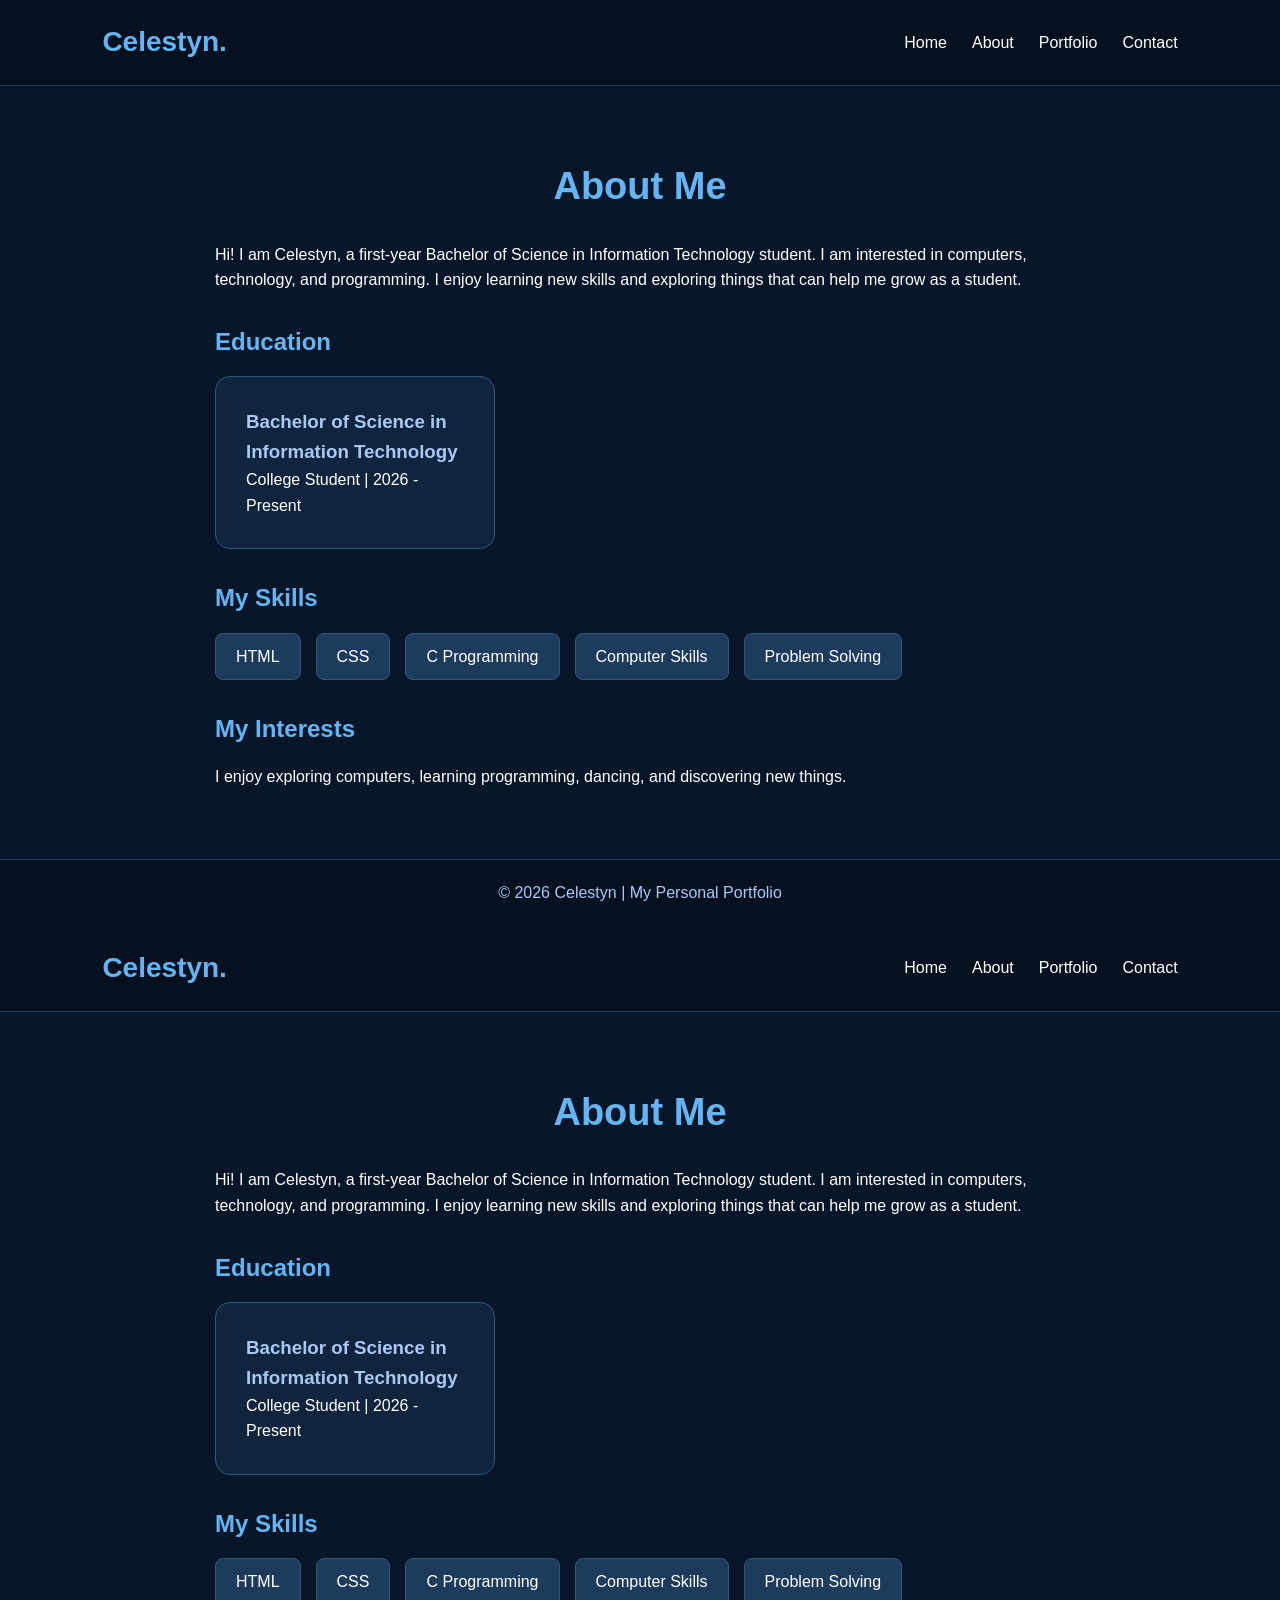
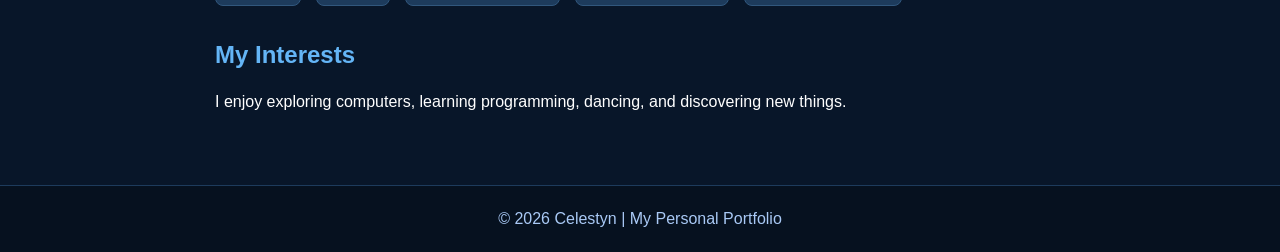
==== about.html @ 03cf2cb9 "Add files via upload" ====
<!DOCTYPE html>
<html lang="en">
<head>
    <meta charset="UTF-8">
    <meta name="viewport" content="width=device-width, initial-scale=1.0">
    <title>About | My Portfolio</title>
    <link rel="stylesheet" href="style.css">
</head>
<body>

    <header>
        <nav>
            <h2 class="logo">Celestyn.</h2>
            <ul>
                <li><a href="index.html">Home</a></li>
                <li><a href="about.html">About</a></li>
                <li><a href="portfolio.html">Portfolio</a></li>
                <li><a href="contact.html">Contact</a></li>
            </ul>
        </nav>
    </header>

    <section class="page-section">
        <h1 class="section-title">About Me</h1>

        <div class="about-box">
            <p>
                Hi! I am Celestyn, a first-year Bachelor of Science
                in Information Technology student. I am interested in
                computers, technology, and programming.
                I enjoy learning new skills and exploring things
                that can help me grow as a student.
            </p>

            <h2>Education</h2>
            <div class="card">
                <h3>Bachelor of Science in Information Technology</h3>
                <p>College Student | 2026 - Present</p>
            </div>

            <h2>My Skills</h2>
            <div class="skills">
                <span>HTML</span>
                <span>CSS</span>
                <span>C Programming</span>
                <span>Computer Skills</span>
                <span>Problem Solving</span>
            </div>

            <h2>My Interests</h2>
            <p>
                I enjoy exploring computers, learning programming,
                dancing, and discovering new things.
            </p>
        </div>
    </section>

    <footer>
        <p>&copy; 2026 Celestyn | My Personal Portfolio</p>
    </footer>

</body>
</html>

<!DOCTYPE html>
<html lang="en">
<head>
    <meta charset="UTF-8">
    <meta name="viewport" content="width=device-width, initial-scale=1.0">
    <title>About | My Portfolio</title>
    <link rel="stylesheet" href="style.css">
</head>
<body>

    <header>
        <nav>
            <h2 class="logo">Celestyn.</h2>
            <ul>
                <li><a href="index.html">Home</a></li>
                <li><a href="about.html">About</a></li>
                <li><a href="portfolio.html">Portfolio</a></li>
                <li><a href="contact.html">Contact</a></li>
            </ul>
        </nav>
    </header>

    <section class="page-section">
        <h1 class="section-title">About Me</h1>

        <div class="about-box">
            <p>
                Hi! I am Celestyn, a first-year Bachelor of Science
                in Information Technology student. I am interested in
                computers, technology, and programming.
                I enjoy learning new skills and exploring things
                that can help me grow as a student.
            </p>

            <h2>Education</h2>
            <div class="card">
                <h3>Bachelor of Science in Information Technology</h3>
                <p>College Student | 2026 - Present</p>
            </div>

            <h2>My Skills</h2>
            <div class="skills">
                <span>HTML</span>
                <span>CSS</span>
                <span>C Programming</span>
                <span>Computer Skills</span>
                <span>Problem Solving</span>
            </div>

            <h2>My Interests</h2>
            <p>
                I enjoy exploring computers, learning programming,
                dancing, and discovering new things.
            </p>
        </div>
    </section>

    <footer>
        <p>&copy; 2026 Celestyn | My Personal Portfolio</p>
    </footer>

</body>
</html>
---- style.css ----
/* GENERAL */
* {
    margin: 0;
    padding: 0;
    box-sizing: border-box;
    font-family: Arial, sans-serif;
}

body {
    background-color: #081629;
    color: #FFFFFF;
    line-height: 1.6;
}

/* NAVIGATION */
header {
    background-color: #06111F;
    padding: 20px 8%;
    border-bottom: 1px solid #1D3B5C;
}

nav {
    display: flex;
    justify-content: space-between;
    align-items: center;
}

.logo {
    color: #64B5F6;
    font-size: 28px;
}

nav ul {
    display: flex;
    list-style: none;
    gap: 25px;
}

nav a {
    text-decoration: none;
    color: white;
    transition: 0.3s;
}

nav a:hover {
    color: #64B5F6;
}

/* HOME */
.home {
    min-height: 85vh;
    display: flex;
    align-items: center;
    justify-content: space-between;
    padding: 60px 8%;
    gap: 40px;
}

.home-content {
    max-width: 600px;
}

.welcome {
    color: #64B5F6;
    letter-spacing: 3px;
    margin-bottom: 15px;
}

.home-content h1 {
    font-size: 50px;
    margin-bottom: 10px;
}

.home-content h1 span {
    color: #64B5F6;
}

.home-content h2 {
    color: #A9C9F5;
    margin-bottom: 20px;
}

.home-content p {
    margin-bottom: 25px;
}

.home-image img {
    width: 350px;
    max-width: 100%;
    border-radius: 20px;
    border: 3px solid #64B5F6;
}

/* BUTTON */
.btn {
    display: inline-block;
    background-color: #64B5F6;
    color: #081629;
    padding: 12px 25px;
    border: none;
    border-radius: 8px;
    text-decoration: none;
    font-weight: bold;
    cursor: pointer;
    transition: 0.3s;
}

.btn:hover {
    background-color: white;
}

/* ABOUT AND OTHER PAGES */
.page-section {
    min-height: 85vh;
    padding: 70px 8%;
}

.section-title {
    text-align: center;
    color: #64B5F6;
    font-size: 38px;
    margin-bottom: 25px;
}

.about-box {
    max-width: 850px;
    margin: auto;
}

.about-box h2 {
    color: #64B5F6;
    margin-top: 30px;
    margin-bottom: 15px;
}

.about-box h3 {
    color: #A9C9F5;
}

.intro {
    text-align: center;
    margin-bottom: 35px;
}

/* SKILLS */
.skills {
    display: flex;
    flex-wrap: wrap;
    gap: 15px;
    margin-top: 15px;
}

.skills span {
    background-color: #1D3B5C;
    padding: 10px 20px;
    border-radius: 8px;
    border: 1px solid #31577D;
}

/* PORTFOLIO */
.portfolio-container {
    display: flex;
    flex-wrap: wrap;
    justify-content: center;
    gap: 25px;
}

.card {
    background-color: #10243D;
    padding: 30px;
    width: 280px;
    border-radius: 15px;
    border: 1px solid #31577D;
    transition: 0.3s;
}

.card h2 {
    color: #64B5F6;
    margin-bottom: 15px;
}

.card:hover {
    transform: translateY(-5px);
    background-color: #1D3B5C;
}

/* CONTACT */
.contact-box {
    max-width: 600px;
    margin: auto;
    background-color: #10243D;
    padding: 30px;
    border-radius: 15px;
    border: 1px solid #31577D;
}

form {
    display: flex;
    flex-direction: column;
    gap: 15px;
}

form label {
    color: #A9C9F5;
}

input, textarea {
    padding: 15px;
    border: 1px solid #31577D;
    border-radius: 8px;
    background-color: #081629;
    color: white;
    outline: none;
}

input:focus, textarea:focus {
    border-color: #64B5F6;
}

input::placeholder, textarea::placeholder {
    color: #A9C9F5;
}

.contact-info {
    margin-top: 25px;
    text-align: center;
}

/* FOOTER */
footer {
    background-color: #06111F;
    text-align: center;
    padding: 20px;
    color: #A9C9F5;
    border-top: 1px solid #1D3B5C;
}

/* RESPONSIVE DESIGN */
@media (max-width: 768px) {

    nav {
        flex-direction: column;
        gap: 15px;
    }

    nav ul {
        flex-wrap: wrap;
        justify-content: center;
    }

    .home {
        flex-direction: column;
        text-align: center;
    }

    .home-content h1 {
        font-size: 35px;
    }

    .home-image img {
        width: 280px;
    }

    .portfolio-container {
        flex-direction: column;
        align-items: center;
    }

    .skills {
        justify-content: center;
    }
}
---- style.css ----
/* GENERAL */
* {
    margin: 0;
    padding: 0;
    box-sizing: border-box;
    font-family: Arial, sans-serif;
}

body {
    background-color: #081629;
    color: #FFFFFF;
    line-height: 1.6;
}

/* NAVIGATION */
header {
    background-color: #06111F;
    padding: 20px 8%;
    border-bottom: 1px solid #1D3B5C;
}

nav {
    display: flex;
    justify-content: space-between;
    align-items: center;
}

.logo {
    color: #64B5F6;
    font-size: 28px;
}

nav ul {
    display: flex;
    list-style: none;
    gap: 25px;
}

nav a {
    text-decoration: none;
    color: white;
    transition: 0.3s;
}

nav a:hover {
    color: #64B5F6;
}

/* HOME */
.home {
    min-height: 85vh;
    display: flex;
    align-items: center;
    justify-content: space-between;
    padding: 60px 8%;
    gap: 40px;
}

.home-content {
    max-width: 600px;
}

.welcome {
    color: #64B5F6;
    letter-spacing: 3px;
    margin-bottom: 15px;
}

.home-content h1 {
    font-size: 50px;
    margin-bottom: 10px;
}

.home-content h1 span {
    color: #64B5F6;
}

.home-content h2 {
    color: #A9C9F5;
    margin-bottom: 20px;
}

.home-content p {
    margin-bottom: 25px;
}

.home-image img {
    width: 350px;
    max-width: 100%;
    border-radius: 20px;
    border: 3px solid #64B5F6;
}

/* BUTTON */
.btn {
    display: inline-block;
    background-color: #64B5F6;
    color: #081629;
    padding: 12px 25px;
    border: none;
    border-radius: 8px;
    text-decoration: none;
    font-weight: bold;
    cursor: pointer;
    transition: 0.3s;
}

.btn:hover {
    background-color: white;
}

/* ABOUT AND OTHER PAGES */
.page-section {
    min-height: 85vh;
    padding: 70px 8%;
}

.section-title {
    text-align: center;
    color: #64B5F6;
    font-size: 38px;
    margin-bottom: 25px;
}

.about-box {
    max-width: 850px;
    margin: auto;
}

.about-box h2 {
    color: #64B5F6;
    margin-top: 30px;
    margin-bottom: 15px;
}

.about-box h3 {
    color: #A9C9F5;
}

.intro {
    text-align: center;
    margin-bottom: 35px;
}

/* SKILLS */
.skills {
    display: flex;
    flex-wrap: wrap;
    gap: 15px;
    margin-top: 15px;
}

.skills span {
    background-color: #1D3B5C;
    padding: 10px 20px;
    border-radius: 8px;
    border: 1px solid #31577D;
}

/* PORTFOLIO */
.portfolio-container {
    display: flex;
    flex-wrap: wrap;
    justify-content: center;
    gap: 25px;
}

.card {
    background-color: #10243D;
    padding: 30px;
    width: 280px;
    border-radius: 15px;
    border: 1px solid #31577D;
    transition: 0.3s;
}

.card h2 {
    color: #64B5F6;
    margin-bottom: 15px;
}

.card:hover {
    transform: translateY(-5px);
    background-color: #1D3B5C;
}

/* CONTACT */
.contact-box {
    max-width: 600px;
    margin: auto;
    background-color: #10243D;
    padding: 30px;
    border-radius: 15px;
    border: 1px solid #31577D;
}

form {
    display: flex;
    flex-direction: column;
    gap: 15px;
}

form label {
    color: #A9C9F5;
}

input, textarea {
    padding: 15px;
    border: 1px solid #31577D;
    border-radius: 8px;
    background-color: #081629;
    color: white;
    outline: none;
}

input:focus, textarea:focus {
    border-color: #64B5F6;
}

input::placeholder, textarea::placeholder {
    color: #A9C9F5;
}

.contact-info {
    margin-top: 25px;
    text-align: center;
}

/* FOOTER */
footer {
    background-color: #06111F;
    text-align: center;
    padding: 20px;
    color: #A9C9F5;
    border-top: 1px solid #1D3B5C;
}

/* RESPONSIVE DESIGN */
@media (max-width: 768px) {

    nav {
        flex-direction: column;
        gap: 15px;
    }

    nav ul {
        flex-wrap: wrap;
        justify-content: center;
    }

    .home {
        flex-direction: column;
        text-align: center;
    }

    .home-content h1 {
        font-size: 35px;
    }

    .home-image img {
        width: 280px;
    }

    .portfolio-container {
        flex-direction: column;
        align-items: center;
    }

    .skills {
        justify-content: center;
    }
}
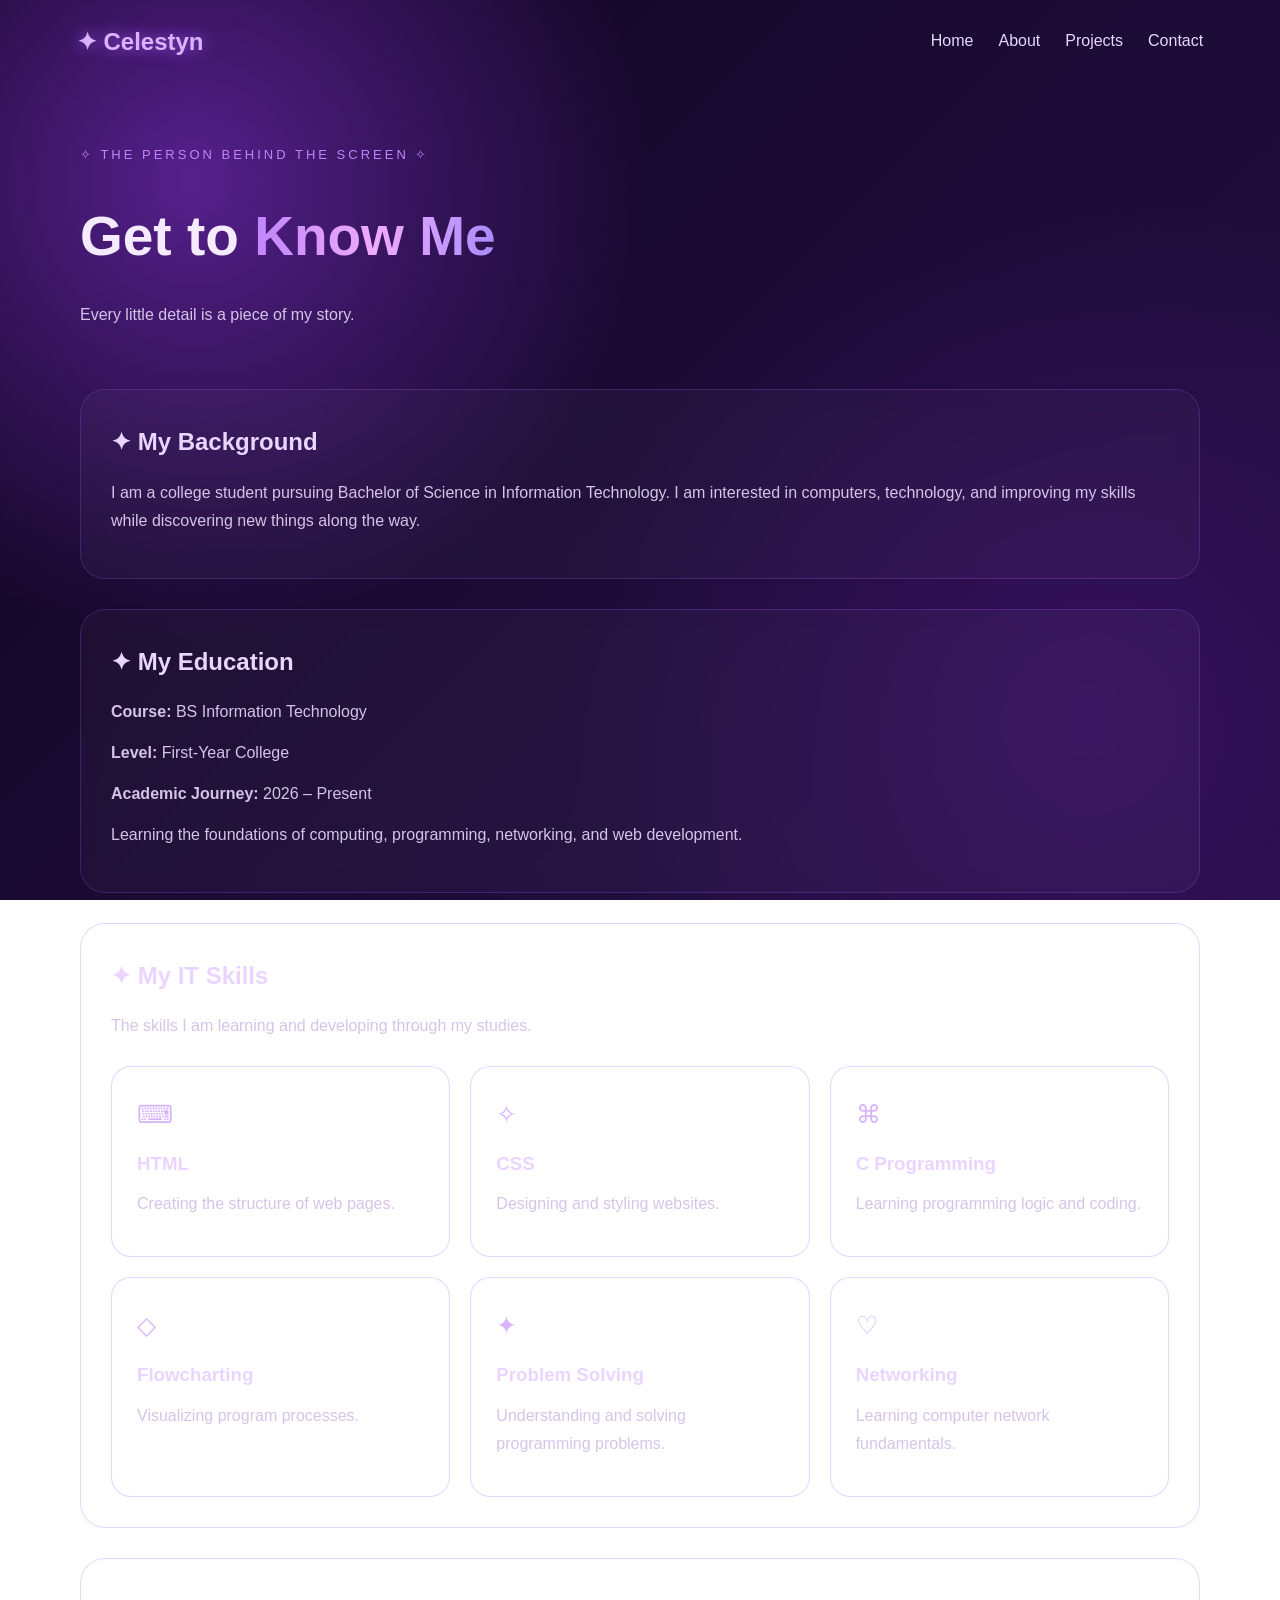
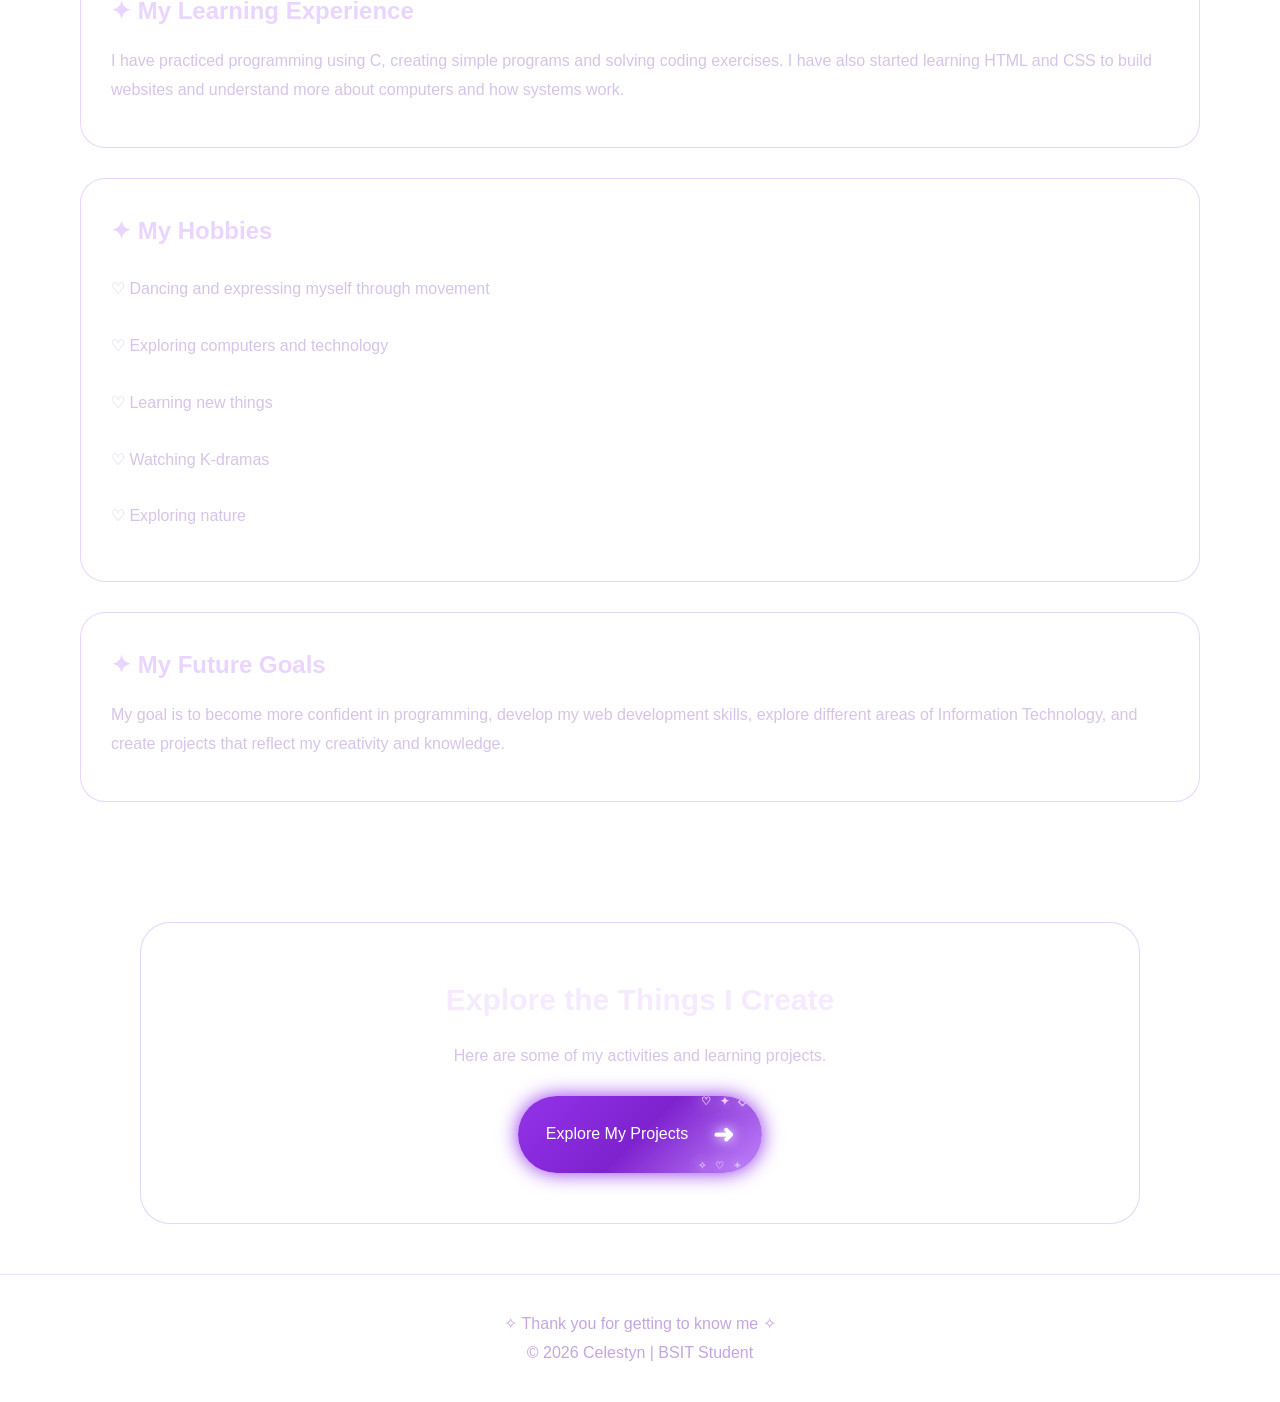
==== commit c59105fd: "Add files via upload" ====
--- a/about.html
+++ b/about.html
@@ -1,127 +1,179 @@
-<!DOCTYPE html>
-<html lang="en">
-<head>
-    <meta charset="UTF-8">
-    <meta name="viewport" content="width=device-width, initial-scale=1.0">
-    <title>About | My Portfolio</title>
-    <link rel="stylesheet" href="style.css">
-</head>
-<body>
-
-    <header>
-        <nav>
-            <h2 class="logo">Celestyn.</h2>
-            <ul>
-                <li><a href="index.html">Home</a></li>
-                <li><a href="about.html">About</a></li>
-                <li><a href="portfolio.html">Portfolio</a></li>
-                <li><a href="contact.html">Contact</a></li>
-            </ul>
-        </nav>
-    </header>
-
-    <section class="page-section">
-        <h1 class="section-title">About Me</h1>
-
-        <div class="about-box">
-            <p>
-                Hi! I am Celestyn, a first-year Bachelor of Science
-                in Information Technology student. I am interested in
-                computers, technology, and programming.
-                I enjoy learning new skills and exploring things
-                that can help me grow as a student.
-            </p>
-
-            <h2>Education</h2>
-            <div class="card">
-                <h3>Bachelor of Science in Information Technology</h3>
-                <p>College Student | 2026 - Present</p>
-            </div>
-
-            <h2>My Skills</h2>
-            <div class="skills">
-                <span>HTML</span>
-                <span>CSS</span>
-                <span>C Programming</span>
-                <span>Computer Skills</span>
-                <span>Problem Solving</span>
-            </div>
-
-            <h2>My Interests</h2>
-            <p>
-                I enjoy exploring computers, learning programming,
-                dancing, and discovering new things.
-            </p>
-        </div>
-    </section>
-
-    <footer>
-        <p>&copy; 2026 Celestyn | My Personal Portfolio</p>
-    </footer>
-
-</body>
-</html>
 
 <!DOCTYPE html>
 <html lang="en">
 <head>
     <meta charset="UTF-8">
     <meta name="viewport" content="width=device-width, initial-scale=1.0">
-    <title>About | My Portfolio</title>
+    <title>About Me | Celestyn</title>
     <link rel="stylesheet" href="style.css">
 </head>
 <body>
 
-    <header>
-        <nav>
-            <h2 class="logo">Celestyn.</h2>
-            <ul>
-                <li><a href="index.html">Home</a></li>
-                <li><a href="about.html">About</a></li>
-                <li><a href="portfolio.html">Portfolio</a></li>
-                <li><a href="contact.html">Contact</a></li>
-            </ul>
-        </nav>
-    </header>
+<header>
+    <nav class="navbar">
+        <a href="index.html" class="logo">✦ Celestyn</a>
+        <ul class="nav-links">
+            <li><a href="index.html">Home</a></li>
+            <li><a href="about.html">About</a></li>
+            <li><a href="portfolio.html">Projects</a></li>
+            <li><a href="contact.html">Contact</a></li>
+        </ul>
+    </nav>
+</header>
 
-    <section class="page-section">
-        <h1 class="section-title">About Me</h1>
+<main>
 
-        <div class="about-box">
-            <p>
-                Hi! I am Celestyn, a first-year Bachelor of Science
-                in Information Technology student. I am interested in
-                computers, technology, and programming.
-                I enjoy learning new skills and exploring things
-                that can help me grow as a student.
-            </p>
+<section class="page-header">
+    <p class="intro-label">✧ THE PERSON BEHIND THE SCREEN ✧</p>
+    <h1>Get to <span class="gradient-text">Know Me</span></h1>
+    <p>Every little detail is a piece of my story.</p>
+</section>
 
-            <h2>Education</h2>
-            <div class="card">
-                <h3>Bachelor of Science in Information Technology</h3>
-                <p>College Student | 2026 - Present</p>
+<div class="about-content">
+
+    <section class="glass-card">
+        <h2>✦ My Background</h2>
+        <p>
+            I am a college student pursuing Bachelor of Science
+            in Information Technology. I am interested in computers,
+            technology, and improving my skills while discovering
+            new things along the way.
+        </p>
+    </section>
+
+    <section class="glass-card">
+        <h2>✦ My Education</h2>
+
+        <p><strong>Course:</strong> BS Information Technology</p>
+        <p><strong>Level:</strong> First-Year College</p>
+        <p><strong>Academic Journey:</strong> 2026 – Present</p>
+
+        <p>
+            Learning the foundations of computing, programming,
+            networking, and web development.
+        </p>
+    </section>
+
+    <section class="glass-card">
+        <h2>✦ My IT Skills</h2>
+        <p>The skills I am learning and developing through my studies.</p>
+
+        <div class="skills-grid">
+
+            <div class="skill-card">
+                <span>⌨</span>
+                <h3>HTML</h3>
+                <p>Creating the structure of web pages.</p>
             </div>
 
-            <h2>My Skills</h2>
-            <div class="skills">
-                <span>HTML</span>
-                <span>CSS</span>
-                <span>C Programming</span>
-                <span>Computer Skills</span>
-                <span>Problem Solving</span>
+            <div class="skill-card">
+                <span>✧</span>
+                <h3>CSS</h3>
+                <p>Designing and styling websites.</p>
             </div>
 
-            <h2>My Interests</h2>
-            <p>
-                I enjoy exploring computers, learning programming,
-                dancing, and discovering new things.
-            </p>
+            <div class="skill-card">
+                <span>⌘</span>
+                <h3>C Programming</h3>
+                <p>Learning programming logic and coding.</p>
+            </div>
+
+            <div class="skill-card">
+                <span>◇</span>
+                <h3>Flowcharting</h3>
+                <p>Visualizing program processes.</p>
+            </div>
+
+            <div class="skill-card">
+                <span>✦</span>
+                <h3>Problem Solving</h3>
+                <p>Understanding and solving programming problems.</p>
+            </div>
+
+            <div class="skill-card">
+                <span>♡</span>
+                <h3>Networking</h3>
+                <p>Learning computer network fundamentals.</p>
+            </div>
+
         </div>
     </section>
 
-    <footer>
-        <p>&copy; 2026 Celestyn | My Personal Portfolio</p>
-    </footer>
+    <section class="glass-card">
+        <h2>✦ My Learning Experience</h2>
+
+        <p>
+            I have practiced programming using C, creating simple
+            programs and solving coding exercises. I have also started
+            learning HTML and CSS to build websites and understand
+            more about computers and how systems work.
+        </p>
+    </section>
+
+    <section class="glass-card">
+        <h2>✦ My Hobbies</h2>
+
+        <div class="hobby-list">
+            <p>♡ Dancing and expressing myself through movement</p>
+            <p>♡ Exploring computers and technology</p>
+            <p>♡ Learning new things</p>
+            <p>♡ Watching K-dramas</p>
+            <p>♡ Exploring nature</p>
+        </div>
+    </section>
+
+    <section class="glass-card">
+        <h2>✦ My Future Goals</h2>
+
+        <p>
+            My goal is to become more confident in programming,
+            develop my web development skills, explore different
+            areas of Information Technology, and create projects
+            that reflect my creativity and knowledge.
+        </p>
+    </section>
+
+</div>
+
+<section class="home-cta">
+    <h2>Explore the Things I Create</h2>
+    <p>Here are some of my activities and learning projects.</p>
+
+    <a href="portfolio.html" class="magic-button">
+        Explore My Projects
+        <span class="magic-arrow">➜</span>
+    </a>
+</section>
+
+</main>
+
+<footer>
+    <p>✧ Thank you for getting to know me ✧</p>
+    <p>© 2026 Celestyn | BSIT Student</p>
+</footer>
+
+<script>
+document.addEventListener("mousemove", function(e) {
+    const symbols = ["♡", "◇", "✦", "✧", "⋆", "✺", "✨"];
+
+    const trail = document.createElement("span");
+    trail.className = "magic-trail";
+
+    trail.innerHTML = symbols[Math.floor(Math.random() * symbols.length)];
+
+    trail.style.left = e.clientX + "px";
+    trail.style.top = e.clientY + "px";
+
+    document.body.appendChild(trail);
+
+    setTimeout(() => {
+        trail.remove();
+    }, 1000);
+});
+</script>
+</body>
+</html>
+
 
 </body>
-</html>+</html>
--- a/style.css
+++ b/style.css
@@ -1,272 +1,859 @@
-/* GENERAL */
+
+/* ===== CELESTYN'S MAGICAL PORTFOLIO ===== */
+
 * {
     margin: 0;
     padding: 0;
     box-sizing: border-box;
+}
+
+html {
+    scroll-behavior: smooth;
+}
+
+body {
     font-family: Arial, sans-serif;
-}
-
-body {
-    background-color: #081629;
-    color: #FFFFFF;
-    line-height: 1.6;
-}
-
-/* NAVIGATION */
+    color: #f5eaff;
+    line-height: 1.8;
+    overflow-x: hidden;
+    background:
+        radial-gradient(circle at 15% 20%, #55208c 0%, transparent 35%),
+        radial-gradient(circle at 85% 80%, #35105c 0%, transparent 40%),
+        linear-gradient(135deg, #10051f, #1b0b35, #241044);
+    background-attachment: fixed;
+}
+
+a {
+    color: inherit;
+    text-decoration: none;
+}
+
+ul {
+    list-style: none;
+}
+
+/* ===== NAVIGATION ===== */
+
 header {
-    background-color: #06111F;
-    padding: 20px 8%;
-    border-bottom: 1px solid #1D3B5C;
-}
-
-nav {
-    display: flex;
-    justify-content: space-between;
-    align-items: center;
-}
-
-.logo {
-    color: #64B5F6;
-    font-size: 28px;
-}
-
-nav ul {
-    display: flex;
-    list-style: none;
-    gap: 25px;
-}
-
-nav a {
-    text-decoration: none;
-    color: white;
-    transition: 0.3s;
-}
-
-nav a:hover {
-    color: #64B5F6;
-}
-
-/* HOME */
-.home {
-    min-height: 85vh;
+    padding: 20px 6%;
+}
+
+.navbar {
+    max-width: 1200px;
+    margin: auto;
     display: flex;
     align-items: center;
     justify-content: space-between;
-    padding: 60px 8%;
+    gap: 25px;
+}
+
+.logo {
+    font-size: 24px;
+    font-weight: bold;
+    color: #d8b4fe;
+    text-shadow: 0 0 15px #a855f7;
+}
+
+.nav-links {
+    display: flex;
+    flex-wrap: wrap;
+    gap: 25px;
+}
+
+.nav-links a {
+    color: #e9d5ff;
+    transition: .3s;
+}
+
+.nav-links a:hover {
+    color: #c084fc;
+    text-shadow: 0 0 15px #c084fc;
+}
+
+/* ===== HERO ===== */
+
+.hero {
+    max-width: 1200px;
+    margin: auto;
+    padding: 80px 40px;
+    display: flex;
+    align-items: center;
+    justify-content: space-between;
+    gap: 50px;
+}
+
+.hero-content {
+    flex: 1;
+    min-width: 0;
+}
+
+.intro-label {
+    color: #c084fc;
+    letter-spacing: 3px;
+    font-size: 13px;
+    margin-bottom: 20px;
+}
+
+.hero h1 {
+    font-size: clamp(45px, 6vw, 80px);
+    line-height: 1.2;
+    margin-bottom: 20px;
+}
+
+.gradient-text {
+    background: linear-gradient(90deg, #c084fc, #f0abfc, #a78bfa);
+    -webkit-background-clip: text;
+    background-clip: text;
+    color: transparent;
+}
+
+.hero h2 {
+    font-size: 25px;
+    color: #d8b4fe;
+    margin-bottom: 20px;
+}
+
+.hero-description {
+    max-width: 600px;
+    color: #d6c4e8;
+    margin-bottom: 30px;
+}
+
+.hero-buttons {
+    display: flex;
+    flex-direction: column;
+    align-items: flex-start;
+    gap: 20px;
+    margin: 30px 0;
+}
+
+.motto {
+    color: #c4a6e0;
+    font-style: italic;
+    margin-top: 20px;
+}
+
+/* ===== MAGICAL BUTTONS ===== */
+
+.magic-button {
+    position: relative;
+    display: inline-flex;
+    justify-content: center;
+    align-items: center;
+    gap: 25px;
+    padding: 16px 28px;
+    border-radius: 50px;
+    color: white;
+    background: linear-gradient(135deg, #9333ea, #7e22ce, #c084fc);
+    box-shadow: 0 0 20px #9333ea;
+    overflow: hidden;
+    transition: .4s;
+}
+
+.magic-button:hover {
+    transform: translateY(-5px);
+    box-shadow: 0 0 35px #c084fc;
+}
+
+.magic-button::before,
+.send-button::before {
+    content: "";
+    position: absolute;
+    top: 0;
+    left: -100%;
+    width: 60%;
+    height: 100%;
+    background: linear-gradient(90deg, transparent, #ffffff70, transparent);
+    animation: shimmer 3s infinite;
+}
+
+@keyframes shimmer {
+    to {
+        left: 150%;
+    }
+}
+
+.outline-button {
+    display: inline-flex;
+    align-items: center;
+    justify-content: center;
+    gap: 12px;
+    padding: 13px 25px;
+    border: 1px solid #b388e9;
+    border-radius: 50px;
+    color: #e9d5ff;
+    transition: .3s;
+}
+
+.outline-button:hover {
+    background: #9333ea40;
+    box-shadow: 0 0 20px #a855f7;
+}
+
+/* ===== HEART, DIAMOND AND SPRINKLE ARROW ===== */
+
+.magic-arrow {
+    display: inline-block;
+    position: relative;
+    font-size: 25px;
+    font-weight: bold;
+    color: white;
+    text-shadow: 0 0 12px #fff, 0 0 25px #c084fc;
+    animation: arrowMove 1s infinite ease-in-out;
+}
+
+.magic-arrow::before {
+    content: "♡  ✦  ◇";
+    position: absolute;
+    top: -20px;
+    right: -15px;
+    font-size: 11px;
+    letter-spacing: 3px;
+    white-space: nowrap;
+    color: #f5d0fe;
+    animation: sparkle 1.5s infinite alternate;
+}
+
+.magic-arrow::after {
+    content: "✧  ♡  ✦";
+    position: absolute;
+    bottom: -18px;
+    left: -15px;
+    font-size: 10px;
+    letter-spacing: 3px;
+    white-space: nowrap;
+    color: #d8b4fe;
+    animation: sparkle 2s infinite alternate-reverse;
+}
+
+@keyframes arrowMove {
+    50% {
+        transform: translateX(8px);
+    }
+}
+
+@keyframes sparkle {
+    from {
+        opacity: .4;
+        transform: translateY(3px);
+    }
+    to {
+        opacity: 1;
+        transform: translateY(-3px);
+        text-shadow: 0 0 15px #e9d5ff;
+    }
+}
+
+/* ===== PROFILE IMAGE ===== */
+
+.hero-image {
+    flex: 0 0 380px;
+    width: 380px;
+    height: 380px;
+    position: relative;
+    display: flex;
+    justify-content: center;
+    align-items: center;
+}
+
+.portrait-frame {
+    position: relative;
+    z-index: 2;
+    width: 250px;
+    height: 250px;
+    padding: 6px;
+    border-radius: 50%;
+    overflow: hidden;
+    background: linear-gradient(135deg, #e9d5ff, #9333ea, #c084fc);
+    box-shadow: 0 0 25px #a855f7, 0 0 50px #7e22ce;
+    animation: portraitGlow 3s infinite alternate;
+}
+
+.portrait-frame img {
+    width: 100%;
+    height: 100%;
+    display: block;
+    object-fit: cover;
+    object-position: center;
+    border-radius: 50%;
+}
+
+@keyframes portraitGlow {
+    to {
+        box-shadow: 0 0 40px #d8b4fe, 0 0 60px #9333ea;
+    }
+}
+
+/* ===== ORBITS ===== */
+
+.orbit {
+    position: absolute;
+    border: 1px solid #c084fc50;
+    border-radius: 50%;
+    animation: orbitGlow 4s infinite alternate;
+}
+
+.orbit-one {
+    width: 310px;
+    height: 310px;
+}
+
+.orbit-two {
+    width: 350px;
+    height: 350px;
+    transform: rotate(35deg);
+}
+
+@keyframes orbitGlow {
+    to {
+        border-color: #e9d5ff90;
+        box-shadow: 0 0 15px #a855f740;
+    }
+}
+
+/* ===== FLOATING STARS ===== */
+
+.floating-star {
+    position: absolute;
+    z-index: 3;
+    color: #e9d5ff;
+    text-shadow: 0 0 15px #c084fc;
+    animation: float 3s infinite ease-in-out;
+}
+
+.star-one {
+    top: 25px;
+    left: 55px;
+    font-size: 25px;
+}
+
+.star-two {
+    top: 65px;
+    right: 30px;
+    font-size: 22px;
+}
+
+.star-three {
+    bottom: 45px;
+    left: 35px;
+    font-size: 25px;
+}
+
+.star-four {
+    bottom: 20px;
+    right: 65px;
+    font-size: 30px;
+}
+
+.star-five {
+    top: 5px;
+    right: 80px;
+    font-size: 15px;
+}
+
+@keyframes float {
+    50% {
+        transform: translateY(-12px);
+        opacity: 1;
+    }
+}
+
+/* ===== HOME CARDS ===== */
+
+.welcome-section {
+    max-width: 1200px;
+    margin: auto;
+    padding: 70px 40px;
+    text-align: center;
+}
+
+.welcome-section h2 {
+    font-size: 35px;
+    margin-bottom: 20px;
+}
+
+.welcome-section > p {
+    max-width: 750px;
+    margin: 0 auto 40px;
+    color: #d6c4e8;
+}
+
+.welcome-cards {
+    display: grid;
+    grid-template-columns: repeat(3, 1fr);
+    gap: 25px;
+}
+
+.welcome-card {
+    padding: 30px;
+    border: 1px solid #a855f740;
+    border-radius: 25px;
+    background: #ffffff08;
+    backdrop-filter: blur(10px);
+    transition: .4s;
+}
+
+.welcome-card:hover {
+    transform: translateY(-8px);
+    border-color: #c084fc;
+    box-shadow: 0 0 25px #9333ea40;
+}
+
+.card-icon {
+    font-size: 35px;
+    color: #d8b4fe;
+}
+
+.welcome-card h3 {
+    margin: 15px 0;
+    color: #e9d5ff;
+}
+
+.welcome-card p {
+    color: #d6c4e8;
+}
+
+/* ===== CTA ===== */
+
+.home-cta {
+    max-width: 1000px;
+    margin: 50px auto;
+    padding: 50px 30px;
+    text-align: center;
+    border: 1px solid #a855f740;
+    border-radius: 30px;
+    background: #ffffff08;
+}
+
+.home-cta h2 {
+    font-size: 30px;
+    margin-bottom: 15px;
+}
+
+.home-cta p {
+    color: #d6c4e8;
+    margin-bottom: 25px;
+}
+
+/* ===== PAGE HEADERS ===== */
+
+.page-header {
+    max-width: 1200px;
+    margin: auto;
+    padding: 60px 40px 30px;
+}
+
+.page-header h1 {
+    font-size: clamp(35px, 5vw, 55px);
+    margin: 15px 0;
+}
+
+.page-header > p:not(.intro-label) {
+    color: #d6c4e8;
+}
+
+/* ===== GLASS CARDS ===== */
+
+.glass-card {
+    padding: 30px;
+    border: 1px solid #a855f740;
+    border-radius: 25px;
+    background: #ffffff08;
+    backdrop-filter: blur(10px);
+}
+
+.glass-card:hover {
+    border-color: #c084fc60;
+    box-shadow: 0 0 20px #9333ea20;
+}
+
+.glass-card h2 {
+    color: #e9d5ff;
+    margin-bottom: 15px;
+}
+
+.glass-card p {
+    color: #d6c4e8;
+    margin-bottom: 12px;
+}
+
+/* ===== ABOUT PAGE ===== */
+
+.about-content {
+    max-width: 1200px;
+    margin: auto;
+    padding: 30px 40px 70px;
+    display: flex;
+    flex-direction: column;
+    gap: 30px;
+}
+
+.skills-grid {
+    display: grid;
+    grid-template-columns: repeat(3, 1fr);
+    gap: 20px;
+    margin-top: 25px;
+}
+
+.skill-card {
+    padding: 25px;
+    border: 1px solid #a855f740;
+    border-radius: 20px;
+    background: #ffffff08;
+    transition: .3s;
+}
+
+.skill-card:hover {
+    transform: translateY(-5px);
+    box-shadow: 0 0 20px #9333ea40;
+}
+
+.skill-card span {
+    font-size: 25px;
+    color: #d8b4fe;
+}
+
+.skill-card h3 {
+    color: #e9d5ff;
+    margin: 10px 0;
+}
+
+.skill-card p {
+    color: #d6c4e8;
+}
+
+.hobby-list p {
+    padding: 8px 0;
+}
+
+/* ===== PROJECT PAGE ===== */
+
+.projects-container {
+    max-width: 1200px;
+    margin: auto;
+    padding: 30px 40px 70px;
+}
+
+.project-card {
+    padding: 30px;
+    margin-bottom: 35px;
+    border: 1px solid #a855f740;
+    border-radius: 25px;
+    background: #ffffff08;
+    transition: .4s;
+}
+
+.project-card:hover {
+    transform: translateY(-5px);
+    border-color: #c084fc;
+    box-shadow: 0 0 25px #9333ea40;
+}
+
+.project-art {
+    min-height: 160px;
+    display: flex;
+    justify-content: center;
+    align-items: center;
+    margin-bottom: 25px;
+    border-radius: 20px;
+    background: linear-gradient(135deg, #4c1d95, #7e22ce, #a855f7);
+    font-size: 45px;
+    text-shadow: 0 0 20px white;
+}
+
+.project-category {
+    color: #c084fc;
+    letter-spacing: 2px;
+    font-size: 13px;
+}
+
+.project-card h2 {
+    color: #e9d5ff;
+    margin: 10px 0;
+}
+
+.project-card p:not(.project-category) {
+    color: #d6c4e8;
+}
+
+.project-tags {
+    display: flex;
+    flex-wrap: wrap;
+    gap: 12px;
+    margin: 20px 0;
+}
+
+.project-tags span {
+    padding: 8px 16px;
+    border-radius: 50px;
+    background: #9333ea40;
+    border: 1px solid #a855f740;
+    color: #e9d5ff;
+}
+
+.project-number {
+    color: #c084fc;
+}
+
+/* ===== CONTACT PAGE ===== */
+
+.contact-content {
+    max-width: 1200px;
+    margin: auto;
+    padding: 40px;
+    display: grid;
+    grid-template-columns: 1fr 1fr;
     gap: 40px;
-}
-
-.home-content {
-    max-width: 600px;
-}
-
-.welcome {
-    color: #64B5F6;
-    letter-spacing: 3px;
+    align-items: start;
+}
+
+.contact-info,
+.contact-form-container {
+    padding: 30px;
+}
+
+.contact-info h2,
+.contact-form-container h2 {
+    color: #e9d5ff;
     margin-bottom: 15px;
 }
 
-.home-content h1 {
-    font-size: 50px;
-    margin-bottom: 10px;
-}
-
-.home-content h1 span {
-    color: #64B5F6;
-}
-
-.home-content h2 {
-    color: #A9C9F5;
-    margin-bottom: 20px;
-}
-
-.home-content p {
+.contact-info > p,
+.contact-form-container > p {
+    color: #d6c4e8;
     margin-bottom: 25px;
 }
 
-.home-image img {
-    width: 350px;
-    max-width: 100%;
-    border-radius: 20px;
-    border: 3px solid #64B5F6;
-}
-
-/* BUTTON */
-.btn {
-    display: inline-block;
-    background-color: #64B5F6;
-    color: #081629;
-    padding: 12px 25px;
-    border: none;
-    border-radius: 8px;
-    text-decoration: none;
+.info-item {
+    display: flex;
+    gap: 15px;
+    margin-top: 30px;
+    align-items: flex-start;
+}
+
+.info-symbol {
+    color: #d8b4fe;
+    font-size: 25px;
+}
+
+.info-item h3 {
+    color: #e9d5ff;
+    margin-bottom: 5px;
+}
+
+.info-item p {
+    color: #d6c4e8;
+}
+
+/* ===== FORM ===== */
+
+.contact-form {
+    display: flex;
+    flex-direction: column;
+    gap: 22px;
+    width: 100%;
+    margin-top: 25px;
+}
+
+.form-group {
+    display: flex;
+    flex-direction: column;
+    gap: 10px;
+    width: 100%;
+}
+
+.form-group label {
+    color: #f5eaff;
     font-weight: bold;
-    cursor: pointer;
-    transition: 0.3s;
-}
-
-.btn:hover {
-    background-color: white;
-}
-
-/* ABOUT AND OTHER PAGES */
-.page-section {
-    min-height: 85vh;
-    padding: 70px 8%;
-}
-
-.section-title {
-    text-align: center;
-    color: #64B5F6;
-    font-size: 38px;
-    margin-bottom: 25px;
-}
-
-.about-box {
-    max-width: 850px;
-    margin: auto;
-}
-
-.about-box h2 {
-    color: #64B5F6;
-    margin-top: 30px;
-    margin-bottom: 15px;
-}
-
-.about-box h3 {
-    color: #A9C9F5;
-}
-
-.intro {
-    text-align: center;
-    margin-bottom: 35px;
-}
-
-/* SKILLS */
-.skills {
-    display: flex;
-    flex-wrap: wrap;
-    gap: 15px;
-    margin-top: 15px;
-}
-
-.skills span {
-    background-color: #1D3B5C;
-    padding: 10px 20px;
-    border-radius: 8px;
-    border: 1px solid #31577D;
-}
-
-/* PORTFOLIO */
-.portfolio-container {
-    display: flex;
-    flex-wrap: wrap;
+}
+
+.form-group input,
+.form-group textarea {
+    display: block;
+    width: 100%;
+    padding: 15px;
+    border: 1px solid #a855f780;
+    border-radius: 15px;
+    background: #18082c;
+    color: white;
+    font-family: Arial, sans-serif;
+    outline: none;
+}
+
+.form-group input:focus,
+.form-group textarea:focus {
+    border-color: #d8b4fe;
+    box-shadow: 0 0 15px #9333ea50;
+}
+
+.form-group input::placeholder,
+.form-group textarea::placeholder {
+    color: #a998bc;
+}
+
+.form-group textarea {
+    min-height: 160px;
+    resize: vertical;
+}
+
+/* ===== SEND BUTTON ===== */
+
+.send-button {
+    position: relative;
+    display: flex;
+    align-items: center;
     justify-content: center;
     gap: 25px;
-}
-
-.card {
-    background-color: #10243D;
-    padding: 30px;
-    width: 280px;
-    border-radius: 15px;
-    border: 1px solid #31577D;
-    transition: 0.3s;
-}
-
-.card h2 {
-    color: #64B5F6;
-    margin-bottom: 15px;
-}
-
-.card:hover {
-    transform: translateY(-5px);
-    background-color: #1D3B5C;
-}
-
-/* CONTACT */
-.contact-box {
-    max-width: 600px;
-    margin: auto;
-    background-color: #10243D;
-    padding: 30px;
-    border-radius: 15px;
-    border: 1px solid #31577D;
-}
-
-form {
-    display: flex;
-    flex-direction: column;
-    gap: 15px;
-}
-
-form label {
-    color: #A9C9F5;
-}
-
-input, textarea {
-    padding: 15px;
-    border: 1px solid #31577D;
-    border-radius: 8px;
-    background-color: #081629;
+    width: 100%;
+    padding: 18px;
+    border: none;
+    border-radius: 50px;
+    background: linear-gradient(135deg, #9333ea, #c084fc);
     color: white;
-    outline: none;
-}
-
-input:focus, textarea:focus {
-    border-color: #64B5F6;
-}
-
-input::placeholder, textarea::placeholder {
-    color: #A9C9F5;
-}
-
-.contact-info {
+    cursor: pointer;
+    overflow: hidden;
+    box-shadow: 0 0 20px #a855f750;
+    transition: .4s;
+}
+
+.send-button:hover {
+    transform: translateY(-4px);
+    box-shadow: 0 0 35px #c084fc;
+}
+
+.back-button {
     margin-top: 25px;
+}
+
+/* ===== FOOTER ===== */
+
+footer {
     text-align: center;
-}
-
-/* FOOTER */
-footer {
-    background-color: #06111F;
-    text-align: center;
-    padding: 20px;
-    color: #A9C9F5;
-    border-top: 1px solid #1D3B5C;
-}
-
-/* RESPONSIVE DESIGN */
+    padding: 35px 20px;
+    color: #c4a6e0;
+    border-top: 1px solid #a855f730;
+    margin-top: 30px;
+}
+
+/* ===== RESPONSIVE ===== */
+
+@media (max-width: 900px) {
+
+    .hero {
+        gap: 20px;
+    }
+
+    .hero-image {
+        flex: 0 0 300px;
+        width: 300px;
+        height: 300px;
+    }
+
+    .portrait-frame {
+        width: 220px;
+        height: 220px;
+    }
+
+    .welcome-cards,
+    .skills-grid {
+        grid-template-columns: repeat(2, 1fr);
+    }
+
+    .contact-content {
+        grid-template-columns: 1fr;
+    }
+}
+
 @media (max-width: 768px) {
 
-    nav {
+    header {
+        padding: 20px;
+    }
+
+    .navbar {
         flex-direction: column;
+    }
+
+    .nav-links {
+        justify-content: center;
         gap: 15px;
     }
 
-    nav ul {
-        flex-wrap: wrap;
-        justify-content: center;
-    }
-
-    .home {
-        flex-direction: column;
+    .hero {
+        flex-direction: column-reverse;
         text-align: center;
-    }
-
-    .home-content h1 {
-        font-size: 35px;
-    }
-
-    .home-image img {
-        width: 280px;
-    }
-
-    .portfolio-container {
-        flex-direction: column;
+        padding: 40px 20px;
+    }
+
+    .hero-buttons {
         align-items: center;
     }
 
-    .skills {
-        justify-content: center;
-    }
-}+    .hero-image {
+        flex: none;
+        width: 100%;
+        height: 280px;
+    }
+
+    .portrait-frame {
+        width: 200px;
+        height: 200px;
+    }
+
+    .welcome-section,
+    .page-header,
+    .about-content,
+    .projects-container {
+        padding: 35px 20px;
+    }
+
+    .welcome-cards,
+    .skills-grid {
+        grid-template-columns: 1fr;
+    }
+
+    .contact-content {
+        grid-template-columns: 1fr;
+        padding: 20px;
+    }
+
+    .contact-info,
+    .contact-form-container {
+        padding: 22px;
+    }
+
+    .project-card {
+        padding: 22px;
+    }
+
+    .home-cta {
+        margin: 30px 20px;
+    }
+}
+
+/* MAGICAL CURSOR TRAIL */
+.magic-trail {
+    position: fixed;
+    pointer-events: none;
+    z-index: 9999;
+    color: #e8caff;
+    font-size: 22px;
+    font-weight: bold;
+    text-shadow:
+        0 0 8px #d9aaff,
+        0 0 18px #a855f7,
+        0 0 28px #ffffff;
+    animation: trailFade 1s ease-out forwards;
+}
+
+@keyframes trailFade {
+    0% {
+        opacity: 1;
+        transform: scale(1) rotate(0deg);
+    }
+
+    100% {
+        opacity: 0;
+        transform: scale(0.3) rotate(45deg);
+    }
+}
